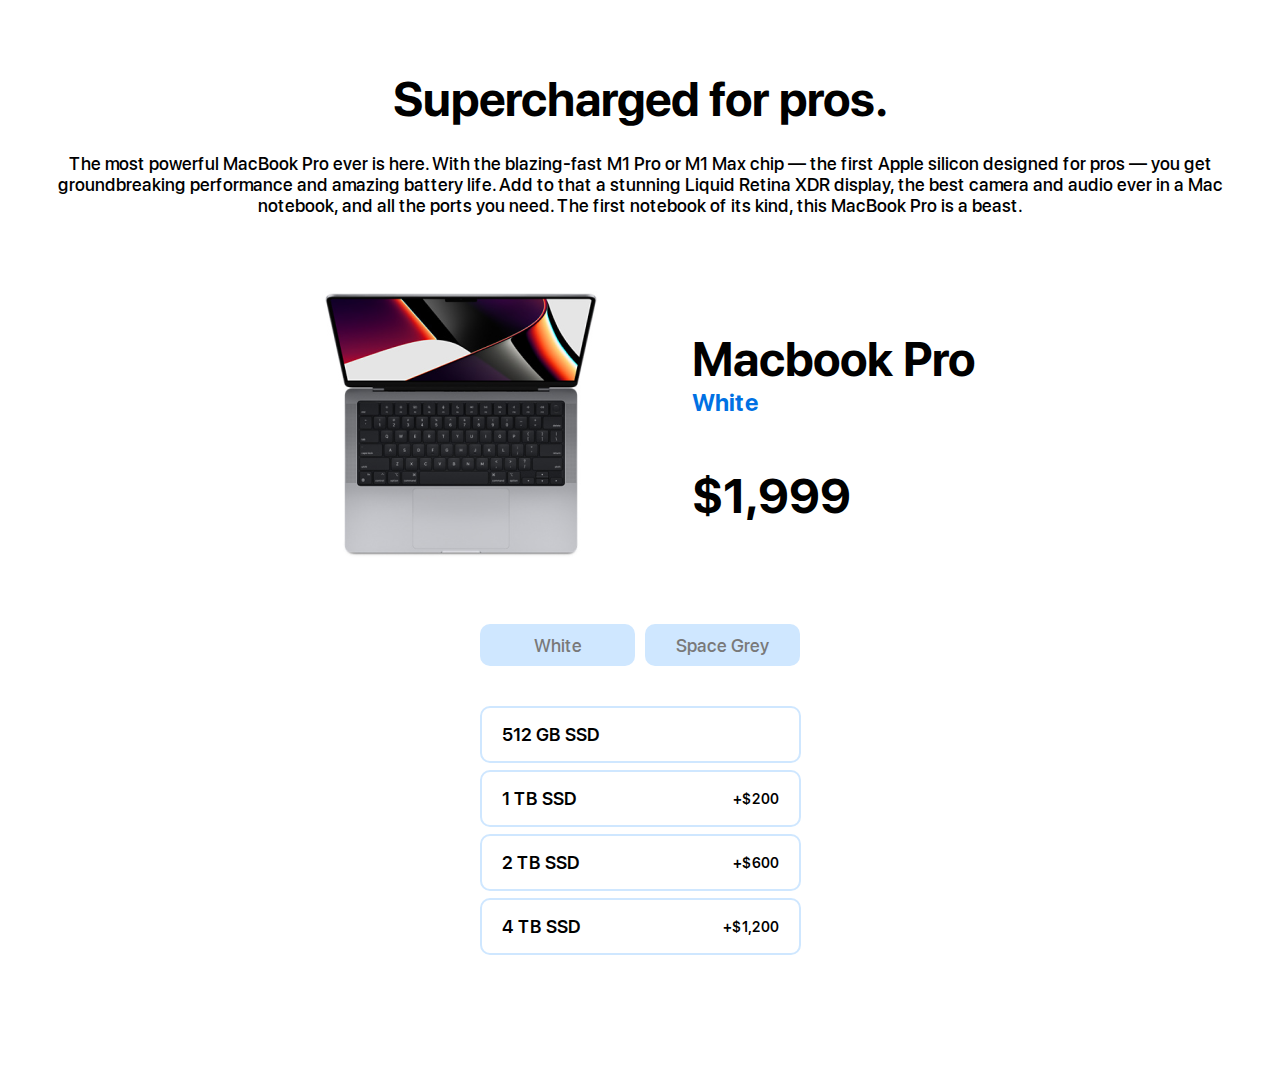
==== indexMac.html @ 49d61860 "mac_book" ====
<!DOCTYPE html>
<html lang="en">

<head>
    <meta charset="UTF-8">
    <meta name="viewport" content="width=device-width, initial-scale=1.0">
    <title>Document</title>
    <link rel="stylesheet" href="css/index.css">
    <link rel="stylesheet" href="SF Pro Display/stylesheet.css">
</head>

<body>

    <section class="macbook_section">
        <div class="container">
            <div class="macbook_box">
                <h2 class="macbook_title">Supercharged for pros.</h2>
                <p class="macbook_paragraph">The most powerful MacBook Pro ever is here. With the blazing-fast M1 Pro or
                    M1 Max chip — the first
                    Apple silicon designed for pros — you get groundbreaking performance and amazing battery life. Add
                    to that a stunning Liquid Retina XDR display, the best camera and audio ever in a Mac notebook, and
                    all the ports you need. The first notebook of its kind, this MacBook Pro is a beast.</p>
            </div>

            <div class="mackbook_statistic">
                <div class="macbook_img">
                    <img src="img/mbp14-spacegray-select-202110.png" alt="">
                </div>
                <div class="macbook_img">
                    <img src="img/mbp14-silver-select-202110.png" alt="">
                </div>
                <div class="macbook_info">
                    <h2 class="macbook_title">Macbook Pro</h2>
                    <span class="macbook_colors">White</span>
                    <div class="macbook_price">$1,999</div>
                </div>
            </div>

        </div>

    </section>

    <div class="macbook_color_btn">
        <button class="white_col">White</button>
        <button class="gray_col">Space Grey</button>
    </div>

    <section class="macbook_ssection_second">
        <div class="container">
            <div class="macbook_price_choosing">
                <div class="macbook_price_click">
                    <button class="macbook_memory">
                        <h3>512 GB SSD</h3>
                        <span class="prices"></span>
                    </button>
                </div>
                <div class="macbook_price_click">
                    <button class="macbook_memory">
                        <h3>1 TB SSD</h3>
                        <span class="prices">+$200</span>
                    </button>
                </div>
                <div class="macbook_price_click">
                    <button class="macbook_memory">
                        <h3>2 TB SSD</h3>
                        <span class="prices">+$600</span>
                    </button>
                </div>
                <div class="macbook_price_click">
                    <button class="macbook_memory">
                        <h3>4 TB SSD</h3>
                        <span class="prices">+$1,200</span>
                    </button>
                </div>
            </div>
        </div>
    </section>


    <script src="index.js"></script>

</body>

</html>
---- css/index.css ----
* {
    margin: 0;
    padding: 0;
    box-sizing: border-box;
    font-family: 'SF Pro Display';
}

.container {
    max-width: 1200px;
    margin: 0 auto;
}

.logo img {
    width: 20px;
    height: 20px;
}

.search,
.shopping svg {
    display: flex;
    margin-left: 10px;
    gap: 20px;
    width: 45px;
    cursor: pointer;
}


.header_box {
    display: flex;
    justify-content: center;
    align-items: center;
}

.nav {
    font-size: 12px;
}

.nav__link {

    display: inline-block;
    vertical-align: top;
    color: rgb(92, 89, 89);
    margin: 0 20px;
    text-decoration: none;
    transition: color .2s linear;
    position: relative;
    font-weight: 400;
    line-height: 20px;

    &:hover {
        color: rgb(42, 41, 41);
    }
}

.credit_conditions {
    padding-top: 20px;
    background-color: #f5f5f7;
    width: 975px;
    margin: 0 auto;
}

.creditation_title {
    text-align: center;
    padding-top: 20px;
    padding-bottom: 25px;
    font-size: 14px;
    font-weight: 400;

}

.credit_conditions_box {
    display: flex;
    justify-content: center;
    align-items: center;
    border-radius: 4px;
    padding: 14px 0;
    gap: 25px;
}


.deals {
    display: flex;

}

.deals img {
    height: 24px;
}

.deals p {
    max-width: 145px;
    margin-left: 12px;
    line-height: 1.33337;
    font-weight: 400;
    font-size: 14px;
}

.deals__link {
    display: inline-block;
    vertical-align: top;
    text-decoration: none;
    position: relative;
    color: #06c;
    cursor: pointer;
}

.deals__link::after {
    content: "";
    display: block;
    width: 100%;
    display: none;
    height: 1px;
    background-color: #06c;
    position: absolute;
    top: 100%;
    left: 0;
    z-index: 1;
    transition: .3s;
}

.deals__link:hover::after {
    display: block;
    background-color: #06c;
}


.iphone_ad h1 {
    font-size: 48px;
    line-height: 1.08349;
    font-weight: 600;
    padding-bottom: 20px;
}

.price_ad {
    line-height: 1.42859;
    font-weight: 400;
    color: #1d1d1f;
}

.purchase_box {
    display: flex;
    flex-direction: column;
    align-items: flex-end;
}

.purchase {
    display: flex;
    text-decoration: none;
    position: relative;
    color: #06c;
    cursor: pointer;
    background-color: #f5f5f7;
    border-radius: 18px;
    padding: 12px 16px;
    margin: 6px 0;
}

.purchase__link {
    text-decoration: none;
    color: black;
}


.iphone_ad_box {
    display: flex;
    justify-content: space-between;
    margin-bottom: 50px;
}

.section {
    padding: 52px 0 22px;
}


.tabcontent img {
    width: 65%;
    height: 65%;
    border-radius: 12px;
}


.hide {
    display: none;
}

.fade {
    animation-name: fade;
    animation-duration: 1.5s;
}

.colors-iphone-buttons-click {
    display: flex;
    gap: 10px;
    margin-bottom: 30px;

}

.colors-iphone-buttons-click button {
    border: none;
    cursor: pointer;
    transition: .3s;
}


.colors-iphone-buttons-click button,
.Natural,
.Blue,
.white,
.Black:hover {
    &:hover {
        outline-style: solid;
        box-shadow: 0 0 0 4px rgb(228, 228, 228);
        scale: 1.1;
    }
}

.Natural {
    color: transparent;
    width: 28px;
    height: 28px;
    border-radius: 50%;
    background-color: #a39683;



}

.Blue {
    color: transparent;
    width: 28px;
    height: 28px;
    border-radius: 50%;
    background-color: #043458;


}

.White {
    color: transparent;
    width: 28px;
    height: 28px;
    border-radius: 50%;
    background-color: rgb(200, 199, 199);
}

.Black {
    color: transparent;
    width: 28px;
    height: 28px;
    border-radius: 50%;
    background-color: #201D24;

}


.tabcontent:not(:first-child) {
    display: none;
}

.macbook_img img {
    transition: .3s;
}

.macbook_title {
    color: #000;
    text-align: center;
    font-size: 48px;
    font-weight: 700;
}

.macbook_paragraph {
    color: #000;
    text-align: center;
    font-size: 18px;
    font-style: normal;
    font-weight: 500;
    line-height: normal;
    margin-top: 25px;
}


.mackbook_statistic {
    display: flex;
    justify-content: center;
    gap: 75px;
}

.macbook_colors {
    color: #0071E3;

    font-size: 24px;
    font-weight: 700;
}

.macbook_price {
    color: #000;
    font-size: 48px;
    font-weight: 700;
    margin-top: 50px;

}

.macbook_info {
    display: flex;
    flex-direction: column;
    justify-content: center;
}

.macbook_section {
    padding-top: 70px;
}

.mackbook_statistic {
    padding: 64px 0 50px 0;

}

.macbook_color_btn {
    display: flex;
    justify-content: center;
    gap: 10px;
}

.macbook_color_btn button {
    width: 155px;
    height: 42px;
    border: none;
    border-radius: 10px;
    transition: .3s;
    cursor: pointer;
}


.white_col {
    background: #CFE7FF;
    color: #797979;

    text-align: center;
    font-size: 18px;
    font-style: normal;
    font-weight: 500;
    line-height: normal;

    &:hover {
        outline-style: solid;
        box-shadow: 0 0 0 4px rgb(228, 228, 228);
        scale: 1.1;
    }
}

.gray_col {
    background: #CFE7FF;
    color: #797979;

    text-align: center;
    font-size: 18px;
    font-style: normal;
    font-weight: 500;
    line-height: normal;

    &:hover {
        outline-style: solid;
        box-shadow: 0 0 0 4px rgb(228, 228, 228);
        scale: 1.1;
    }
}


.active {
    background-color: #0071E3;
    color: white;
}


.macbook_ssection_second {
    padding: 40px 0 134px 0;
}

.macbook_price_choosing {
    display: flex;
    flex-direction: column;
    align-items: center;
    gap: 7px;
}

.macbook_price_choosing button {
    background: transparent;
    cursor: pointer;
}

.macbook_memory {
    width: 321px;
    height: 57px;
    border-radius: 10px;
    border: 2px solid #CFE7FF;
    display: flex;
    align-items: center;
    justify-content: space-between;
    padding: 0 20px;

    &:hover {
        border: 2px solid #007FFF;
    }
}


.macbook_memory h3 {
    color: #000;
    font-size: 18px;
    font-weight: 600;


}

.prices {
    color: #000;

    text-align: right;
    font-size: 14px;
    font-weight: 600;
}
---- SF Pro Display/stylesheet.css ----
@font-face {
    font-family: 'SF Pro Display';
    src: url('SFProDisplay-Medium.eot');
    src: local('SF Pro Display Medium'), local('SFProDisplay-Medium'),
        url('SFProDisplay-Medium.eot?#iefix') format('embedded-opentype'),
        url('SFProDisplay-Medium.woff2') format('woff2'),
        url('SFProDisplay-Medium.woff') format('woff'),
        url('SFProDisplay-Medium.ttf') format('truetype');
    font-weight: 500;
    font-style: normal;
}

@font-face {
    font-family: 'SF Pro Display';
    src: url('SFProDisplay-Heavy.eot');
    src: local('SF Pro Display Heavy'), local('SFProDisplay-Heavy'),
        url('SFProDisplay-Heavy.eot?#iefix') format('embedded-opentype'),
        url('SFProDisplay-Heavy.woff2') format('woff2'),
        url('SFProDisplay-Heavy.woff') format('woff'),
        url('SFProDisplay-Heavy.ttf') format('truetype');
    font-weight: 900;
    font-style: normal;
}

@font-face {
    font-family: 'SF Pro Display';
    src: url('SFProDisplay-UltralightItalic.eot');
    src: local('SF Pro Display UltralightItalic'), local('SFProDisplay-UltralightItalic'),
        url('SFProDisplay-UltralightItalic.eot?#iefix') format('embedded-opentype'),
        url('SFProDisplay-UltralightItalic.woff2') format('woff2'),
        url('SFProDisplay-UltralightItalic.woff') format('woff'),
        url('SFProDisplay-UltralightItalic.ttf') format('truetype');
    font-weight: 200;
    font-style: italic;
}

@font-face {
    font-family: 'SF Pro Display';
    src: url('SFProDisplay-RegularItalic.eot');
    src: local('SF Pro Display Regular Italic'), local('SFProDisplay-RegularItalic'),
        url('SFProDisplay-RegularItalic.eot?#iefix') format('embedded-opentype'),
        url('SFProDisplay-RegularItalic.woff2') format('woff2'),
        url('SFProDisplay-RegularItalic.woff') format('woff'),
        url('SFProDisplay-RegularItalic.ttf') format('truetype');
    font-weight: normal;
    font-style: italic;
}

@font-face {
    font-family: 'SF Pro Display';
    src: url('SFProDisplay-Thin.eot');
    src: local('SF Pro Display Thin'), local('SFProDisplay-Thin'),
        url('SFProDisplay-Thin.eot?#iefix') format('embedded-opentype'),
        url('SFProDisplay-Thin.woff2') format('woff2'),
        url('SFProDisplay-Thin.woff') format('woff'),
        url('SFProDisplay-Thin.ttf') format('truetype');
    font-weight: 100;
    font-style: normal;
}

@font-face {
    font-family: 'SF Pro Display';
    src: url('SFProDisplay-Light.eot');
    src: local('SF Pro Display Light'), local('SFProDisplay-Light'),
        url('SFProDisplay-Light.eot?#iefix') format('embedded-opentype'),
        url('SFProDisplay-Light.woff2') format('woff2'),
        url('SFProDisplay-Light.woff') format('woff'),
        url('SFProDisplay-Light.ttf') format('truetype');
    font-weight: 200;
    font-style: normal;
}

@font-face {
    font-family: 'SF Pro Display';
    src: url('SFProDisplay-BlackItalic.eot');
    src: local('SF Pro Display Black Italic'), local('SFProDisplay-BlackItalic'),
        url('SFProDisplay-BlackItalic.eot?#iefix') format('embedded-opentype'),
        url('SFProDisplay-BlackItalic.woff2') format('woff2'),
        url('SFProDisplay-BlackItalic.woff') format('woff'),
        url('SFProDisplay-BlackItalic.ttf') format('truetype');
    font-weight: 900;
    font-style: italic;
}

@font-face {
    font-family: 'SF Pro Display';
    src: url('SFProDisplay-Bold.eot');
    src: local('SF Pro Display Bold'), local('SFProDisplay-Bold'),
        url('SFProDisplay-Bold.eot?#iefix') format('embedded-opentype'),
        url('SFProDisplay-Bold.woff2') format('woff2'),
        url('SFProDisplay-Bold.woff') format('woff'),
        url('SFProDisplay-Bold.ttf') format('truetype');
    font-weight: bold;
    font-style: normal;
}

@font-face {
    font-family: 'SF Pro Display';
    src: url('SFProDisplay-Black.eot');
    src: local('SF Pro Display Black'), local('SFProDisplay-Black'),
        url('SFProDisplay-Black.eot?#iefix') format('embedded-opentype'),
        url('SFProDisplay-Black.woff2') format('woff2'),
        url('SFProDisplay-Black.woff') format('woff'),
        url('SFProDisplay-Black.ttf') format('truetype');
    font-weight: 900;
    font-style: normal;
}

@font-face {
    font-family: 'SF Pro Display';
    src: url('SFProDisplay-SemiboldItalic.eot');
    src: local('SF Pro Display SemiboldItalic'), local('SFProDisplay-SemiboldItalic'),
        url('SFProDisplay-SemiboldItalic.eot?#iefix') format('embedded-opentype'),
        url('SFProDisplay-SemiboldItalic.woff2') format('woff2'),
        url('SFProDisplay-SemiboldItalic.woff') format('woff'),
        url('SFProDisplay-SemiboldItalic.ttf') format('truetype');
    font-weight: 600;
    font-style: italic;
}

@font-face {
    font-family: 'SF Pro Display';
    src: url('SFProDisplay-Ultralight.eot');
    src: local('SF Pro Display Ultralight'), local('SFProDisplay-Ultralight'),
        url('SFProDisplay-Ultralight.eot?#iefix') format('embedded-opentype'),
        url('SFProDisplay-Ultralight.woff2') format('woff2'),
        url('SFProDisplay-Ultralight.woff') format('woff'),
        url('SFProDisplay-Ultralight.ttf') format('truetype');
    font-weight: 200;
    font-style: normal;
}

@font-face {
    font-family: 'SF Pro Display';
    src: url('SFProDisplay-LightItalic.eot');
    src: local('SF Pro Display LightItalic'), local('SFProDisplay-LightItalic'),
        url('SFProDisplay-LightItalic.eot?#iefix') format('embedded-opentype'),
        url('SFProDisplay-LightItalic.woff2') format('woff2'),
        url('SFProDisplay-LightItalic.woff') format('woff'),
        url('SFProDisplay-LightItalic.ttf') format('truetype');
    font-weight: 200;
    font-style: italic;
}

@font-face {
    font-family: 'SF Pro Display';
    src: url('SFProDisplay-ThinItalic.eot');
    src: local('SF Pro Display ThinItalic'), local('SFProDisplay-ThinItalic'),
        url('SFProDisplay-ThinItalic.eot?#iefix') format('embedded-opentype'),
        url('SFProDisplay-ThinItalic.woff2') format('woff2'),
        url('SFProDisplay-ThinItalic.woff') format('woff'),
        url('SFProDisplay-ThinItalic.ttf') format('truetype');
    font-weight: 100;
    font-style: italic;
}

@font-face {
    font-family: 'SF Pro Display';
    src: url('SFProDisplay-MediumItalic.eot');
    src: local('SF Pro Display MediumItalic'), local('SFProDisplay-MediumItalic'),
        url('SFProDisplay-MediumItalic.eot?#iefix') format('embedded-opentype'),
        url('SFProDisplay-MediumItalic.woff2') format('woff2'),
        url('SFProDisplay-MediumItalic.woff') format('woff'),
        url('SFProDisplay-MediumItalic.ttf') format('truetype');
    font-weight: 500;
    font-style: italic;
}

@font-face {
    font-family: 'SF Pro Display';
    src: url('SFProDisplay-Semibold.eot');
    src: local('SF Pro Display Semibold'), local('SFProDisplay-Semibold'),
        url('SFProDisplay-Semibold.eot?#iefix') format('embedded-opentype'),
        url('SFProDisplay-Semibold.woff2') format('woff2'),
        url('SFProDisplay-Semibold.woff') format('woff'),
        url('SFProDisplay-Semibold.ttf') format('truetype');
    font-weight: 600;
    font-style: normal;
}

@font-face {
    font-family: 'SF Pro Display';
    src: url('SFProDisplay-HeavyItalic.eot');
    src: local('SF Pro Display HeavyItalic'), local('SFProDisplay-HeavyItalic'),
        url('SFProDisplay-HeavyItalic.eot?#iefix') format('embedded-opentype'),
        url('SFProDisplay-HeavyItalic.woff2') format('woff2'),
        url('SFProDisplay-HeavyItalic.woff') format('woff'),
        url('SFProDisplay-HeavyItalic.ttf') format('truetype');
    font-weight: 900;
    font-style: italic;
}

@font-face {
    font-family: 'SF Pro Display';
    src: url('SFProDisplay-Regular.eot');
    src: local('SF Pro Display Regular'), local('SFProDisplay-Regular'),
        url('SFProDisplay-Regular.eot?#iefix') format('embedded-opentype'),
        url('SFProDisplay-Regular.woff2') format('woff2'),
        url('SFProDisplay-Regular.woff') format('woff'),
        url('SFProDisplay-Regular.ttf') format('truetype');
    font-weight: normal;
    font-style: normal;
}

@font-face {
    font-family: 'SF Pro Display';
    src: url('SFProDisplay-BoldItalic.eot');
    src: local('SF Pro Display BoldItalic'), local('SFProDisplay-BoldItalic'),
        url('SFProDisplay-BoldItalic.eot?#iefix') format('embedded-opentype'),
        url('SFProDisplay-BoldItalic.woff2') format('woff2'),
        url('SFProDisplay-BoldItalic.woff') format('woff'),
        url('SFProDisplay-BoldItalic.ttf') format('truetype');
    font-weight: bold;
    font-style: italic;
}
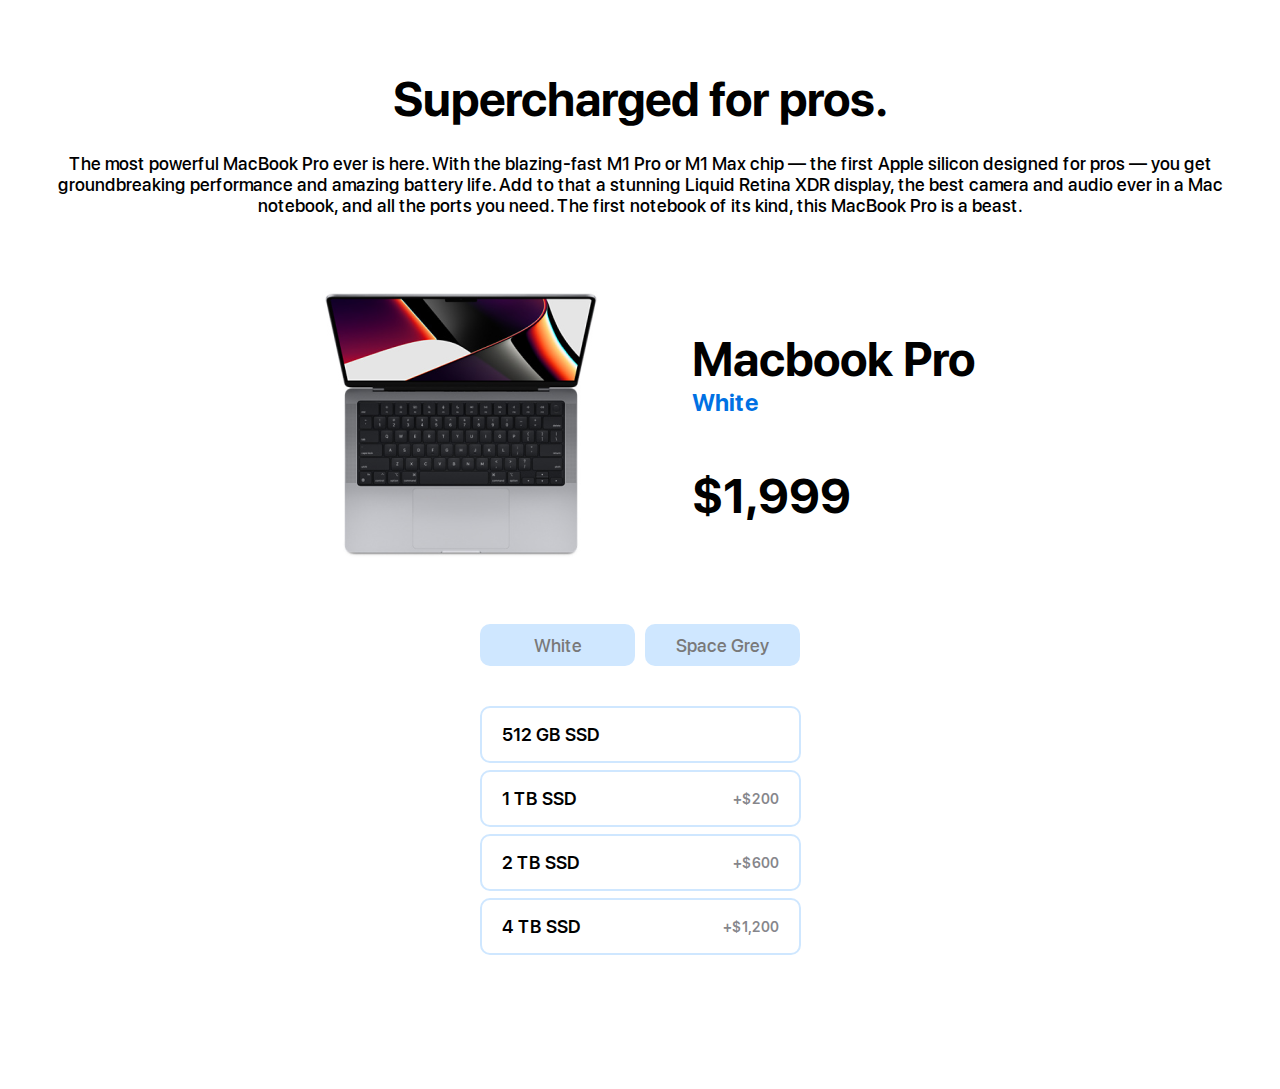
==== commit a9affae5: "html_css" ====
--- a/indexMac.html
+++ b/indexMac.html
@@ -47,6 +47,7 @@
 
     <section class="macbook_ssection_second">
         <div class="container">
+        
             <div class="macbook_price_choosing">
                 <div class="macbook_price_click">
                     <button class="macbook_memory">
--- a/css/index.css
+++ b/css/index.css
@@ -171,22 +171,32 @@
     padding: 52px 0 22px;
 }
 
+sup {
+    font-size: 10px;
+    font-weight: 600;
+}
+
+.tabcontainer {
+    transition: .3s ease;
+}
+
+.Iphone__catalog {
+    display: flex;
+    justify-content: space-between;
+    gap: 70px;
+}
 
 .tabcontent img {
-    width: 65%;
-    height: 65%;
-    border-radius: 12px;
-}
-
-
-.hide {
-    display: none;
-}
-
-.fade {
-    animation-name: fade;
-    animation-duration: 1.5s;
-}
+
+    width: 100%;
+    height: 100%;
+    border-radius: 24px;
+}
+
+.tabcontent {
+    width: 730px;
+}
+
 
 .colors-iphone-buttons-click {
     display: flex;
@@ -200,6 +210,7 @@
     cursor: pointer;
     transition: .3s;
 }
+
 
 
 .colors-iphone-buttons-click button,
@@ -253,6 +264,7 @@
 }
 
 
+
 .tabcontent:not(:first-child) {
     display: none;
 }
@@ -418,4 +430,684 @@
     text-align: right;
     font-size: 14px;
     font-weight: 600;
+}
+
+.Iphone__catalog__box {
+    position: sticky;
+    top: 230px;
+    height: 300px;
+}
+
+.Iphone__catalog__box_right h3:first-child {
+    padding-top: 30px;
+}
+.Iphone__catalog__box_right h3 {
+    color: #86868b;
+    font-size: 28px;
+    font-weight: 600;
+    margin-bottom: 35px;
+}
+
+.Iphone__catalog__box_right .questionspan {
+    color: black;
+    font-size: 28px;
+    font-weight: 600;
+}
+
+.iphone_name {
+    display: flex;
+    flex-direction: column;
+}
+
+.from-selector-title {
+    font-weight: 560;
+    font-size: 21px;
+}
+
+.form-label-small {
+    color: #86868b;
+}
+
+.iphone-borders-configuration {
+    margin-bottom: 20px;
+    border-radius: 12px;
+    border-style: solid;
+    border-width: 1px;
+    cursor: pointer;
+    border-color: #86868b;
+    padding: 15px;
+    display: flex;
+    justify-content: space-between;
+    align-items: center;
+}
+
+
+.price-point-link,
+.prices {
+    text-decoration: none;
+    color: #86868b;
+}
+
+
+.decision-support {
+    border-radius: 12px;
+    background-color: #f5f5f7;
+    padding: 16px;
+    cursor: pointer;
+    margin-bottom: 50px;
+}
+
+.decisionsection {
+    max-width: 90%;
+}
+
+.decisionsection-header {
+    font-weight: 600;
+}
+
+
+
+.iphone-borders-configuration-video-storage {
+    border-radius: 12px;
+    border-width: 1px;
+    cursor: pointer;
+    background-color: #f5f5f7;
+    display: flex;
+}
+
+.from-selector-imagelikevideo {
+    position: relative;
+    width: 126px;
+    height: 120px;
+}
+
+.from-selector-imagelikevideo img {
+    position: relative;
+    width: 126px;
+    height: 120px;
+    object-fit: cover;
+    border-top-left-radius: 12px;
+    border-bottom-left-radius: 12px;
+}
+
+.from-selector-imagelikevideo .mplayer {
+    z-index: 500;
+    position: absolute;
+    width: 20px;
+    height: 20px;
+    object-fit: cover;
+    top: 40%;
+    right: 42%;
+}
+
+.from-title-clue-flex {
+    display: flex;
+    flex-wrap: wrap;
+    max-width: 53%;
+    padding: 16px;
+}
+
+.from-selector-title {
+    font-weight: 600;
+    font-size: 14px;
+}
+
+.from-selector-clue {
+    font-size: 14px;
+    font-weight: 400;
+}
+
+
+
+.modal {
+    background-color: #FFF;
+    color: #000;
+    max-width: 810px;
+    padding: 30px 0;
+    border-radius: 14px;
+    position: absolute;
+    top: 50%;
+    /* bottom: 35%; */
+    left: 50%;
+    transform: translate(-42%, -50%);
+    box-shadow: 0px 0px 10px #c4c4c4;
+    display: none;
+    opacity: 0;
+    transition: .5s ease;
+    scale: 1;
+    z-index: 9999;
+    /* overflow: hidden; */
+}
+
+.modal__background {
+
+    position: fixed;
+    top: 0;
+    left: 0;
+    bottom: 0;
+    right: 0;
+    height: 100vh;
+    background-color: rgba(0, 0, 0, 0.8);
+    backdrop-filter: blur(3px);
+    display: none;
+    opacity: 0;
+    transition: .5s ease;
+    scale: 1;
+overflow: auto;
+overflow: scroll;}
+
+.modal__close {
+    background: #e8e8ed;
+    border-radius: 50%;
+    display: flex;
+    align-items: center;
+    justify-content: center;
+    height: 36px;
+    width: 36px;
+}
+
+.modal .modal__close {
+    margin-left: 20px;
+}
+
+.modal__title h2 {
+    font-size: 40px;
+    line-height: 1.1;
+    font-weight: 600;
+    letter-spacing: 0;
+    text-align: center;
+    padding-bottom: 25px;
+
+}
+
+.modal__title {
+    margin: 0 100px;
+}
+
+.modal__text {
+    font-size: 19px;
+    text-align: center;
+    padding-bottom: 40px;
+}
+
+
+
+.iphone__specialist {
+    display: inline-block;
+    vertical-align: top;
+    text-decoration: none;
+    position: relative;
+    color: #06c;
+    cursor: pointer;
+
+}
+
+.iphone__specialist::after {
+    content: "";
+    display: block;
+    width: 100%;
+    display: none;
+    height: .5px;
+    background-color: #06c;
+    position: absolute;
+    top: 100%;
+    left: 0;
+    z-index: 1;
+
+    transition: .3s;
+}
+
+.iphone__specialist:hover {
+    color: #06c;
+}
+
+.iphone__specialist:active {
+    color: #06c;
+}
+
+.iphone__specialist:hover::after {
+    display: block;
+    background-color: #06c;
+
+
+
+}
+
+
+.atandt {
+    background-image: url("https://store.storeimages.cdn-apple.com/4982/as-images.apple.com/is/att-special-deals?wid=306&hei=132&fmt=png-alpha&.v=1658193314910");
+    background-repeat: no-repeat;
+    background-size: contain;
+    height: 40px;
+    width: 92px;
+    border-radius: 40px;
+}
+
+.tabnav__images a {
+    color: transparent;
+
+
+}
+
+.tmobile {
+    background-image: url("https://store.storeimages.cdn-apple.com/4982/as-images.apple.com/is/tmobile-special-deals?wid=345&hei=132&fmt=png-alpha&.v=1658193315039");
+
+    background-repeat: no-repeat;
+    background-size: contain;
+    height: 40px;
+    width: 92px;
+    border-radius: 40px;
+}
+
+
+.verizone {
+    background-image: url("https://store.storeimages.cdn-apple.com/4982/as-images.apple.com/is/verizon-special-deals?wid=336&hei=132&fmt=png-alpha&.v=1658193314689");
+    background-repeat: no-repeat;
+    background-size: contain;
+    height: 40px;
+    width: 92px;
+    border-radius: 40px;
+}
+
+.tabnav__images {
+    display: flex;
+    justify-content: center;
+    gap: 25px;
+    padding-bottom: 40px;
+}
+
+.tabnav {
+    display: flex;
+    justify-content: center;
+    align-items: center;
+    flex-direction: column;
+}
+
+
+.iphone-borders-configuration-tabnav {
+    border-radius: 12px;
+    border-style: solid;
+    border-width: 1px;
+    border-color: #86868b;
+    background-color: transparent;
+    height: 50px;
+    width: 450px;
+    padding: 24px 14px 3px 14px;
+    display: flex;
+    flex-direction: column;
+    align-items: center;
+    justify-content: center;
+    margin-bottom: 50px;
+    overflow: hidden;
+}
+
+
+
+
+.select__absolute {
+    position: relative;
+}
+
+.select__absolute p {
+    color: #6e6e73;
+    top: 8px;
+    left: 19px;
+    font-size: 12px;
+    position: absolute;
+}
+
+
+.field {
+    border: none;
+    padding: 0px 80px 0px 80px;
+    background-color: #f5f5f7;
+    transition: .3s ease;
+
+}
+
+
+.field-header {
+    display: flex;
+    justify-content: space-between;
+    padding: 50px 0;
+    cursor: pointer;
+    transition: .3s ease;
+    border-bottom: 1px solid #c7c7c8;
+
+}
+
+.field-content {
+    max-height: 0;
+    overflow: hidden;
+    transition: .3s ease;
+}
+
+.field-content.open {
+    max-height: 1000px;
+    transition: .3s ease;
+
+}
+
+.field-header h2 {
+    padding: 0 10px 5px 0;
+    font-size: 24px;
+    line-height: 1.16667;
+    font-weight: 600;
+    letter-spacing: .009em;
+}
+
+.rc-carrierpromotion-plan {
+    display: flex;
+    justify-content: space-between;
+    /* gap: 131px; */
+    padding-top: 20px;
+    border-bottom: 1px solid #c7c7c8;
+}
+
+.rc-carrierpromotion-plan h3 {
+    font-size: 17px;
+    line-height: 1.23536;
+    font-weight: 400;
+    letter-spacing: -.022em;
+    width: 100px;
+}
+
+.rc-carrierpromotion-plan-selector-tite {
+    display: flex;
+    flex-direction: column;
+    width: 484px;
+}
+
+.rc-carrierpromotion-plan-selector-tite .from-selector-title {
+    padding-bottom: 25px;
+}
+
+
+.rc-carrierpromotion-plan-selector-tite p:nth-child(2) {
+    padding-bottom: 0;
+}
+
+.rc-carrierpromotion-plan-selector-tite p:nth-child(4) {
+    padding-bottom: 0;
+    margin-bottom: 5px;
+}
+
+.rc-carrierpromotion-plan-selector-tite p:nth-child(1) {
+    padding-bottom: 0;
+    margin-bottom: 5px;
+}
+
+.rc-carrierpromotion-plan-selector-tite .form-label-small {
+    margin: 5px 0 20px 0;
+}
+
+
+.from-unselector-title {
+    font-size: 14px;
+    line-height: 1.33337;
+    font-weight: 600;
+    letter-spacing: -.01em;
+}
+
+
+
+
+
+
+.field-two {
+    border: none;
+    padding: 0px 80px 0px 80px;
+    background-color: #f5f5f7;
+    transition: .3s ease;
+
+}
+
+.field-header-two {
+    display: flex;
+    justify-content: space-between;
+    padding: 50px 0;
+    cursor: pointer;
+    transition: .3s ease;
+    border-bottom: 1px solid #c7c7c8;
+
+}
+
+.field-content-two {
+    max-height: 0;
+    overflow: hidden;
+    transition: .3s ease;
+}
+
+.field-content-two.open {
+    max-height: 1000px;
+    transition: .3s ease;
+
+}
+
+.field-header-two h2 {
+    padding: 0 10px 5px 0;
+    font-size: 24px;
+    line-height: 1.16667;
+    font-weight: 600;
+    letter-spacing: .009em;
+}
+
+
+.rc-carrierpromotion-plan-two {
+    display: flex;
+    gap: 85px;
+    padding-top: 20px;
+
+
+    border-bottom: 1px solid #c7c7c8;
+
+
+}
+
+
+
+.rc-carrierpromotion-plan-two h3 {
+    font-size: 17px;
+    line-height: 1.23536;
+    width: 100px;
+    font-weight: 400;
+    letter-spacing: -.022em;
+
+}
+
+.rc-carrierpromotion-plan-selector-tite .form-label-small-small {
+    margin: 0px 0 15px 0;
+
+    color: #86868b;
+
+
+}
+
+
+
+
+
+
+
+
+
+
+
+
+
+
+
+
+.field-two {
+    border: none;
+    padding: 0px 80px 0px 80px;
+    background-color: #f5f5f7;
+    transition: .3s ease;
+
+}
+
+.field-header-two {
+    padding: 50px 0;
+    cursor: pointer;
+    transition: .3s ease;
+    border-bottom: 1px solid #c7c7c8;
+
+}
+
+.field-content-two {
+    max-height: 0;
+    overflow: hidden;
+    transition: .3s ease;
+}
+
+.field-content-two.open {
+    max-height: 1000px;
+    transition: .3s ease;
+
+}
+
+.field-header-two h2 {
+    padding: 0 10px 5px 0;
+    font-size: 24px;
+    line-height: 1.16667;
+    font-weight: 600;
+    letter-spacing: .009em;
+}
+
+.rc-carrierpromotion-plan-two {
+    display: flex;
+    justify-content: space-between;
+    /* gap: 131px; */
+    padding-top: 20px;
+    border-bottom: 1px solid #c7c7c8;
+}
+
+.rc-carrierpromotion-plan-two h3 {
+    font-size: 17px;
+    line-height: 1.23536;
+    font-weight: 400;
+    letter-spacing: -.022em;
+    width: 100px;
+}
+
+.rc-carrierpromotion-plan-selector-tite-two {
+    display: flex;
+    flex-direction: column;
+    width: 570px;
+}
+
+.rc-carrierpromotion-plan-selector-tite-two .from-selector-title {
+    padding-bottom: 25px;
+}
+
+
+.rc-carrierpromotion-plan-selector-tite-two p:nth-child(2) {
+    padding-bottom: 0;
+}
+
+.rc-carrierpromotion-plan-selector-tite-two p:nth-child(4) {
+    padding-bottom: 0;
+    margin-bottom: 5px;
+}
+
+.rc-carrierpromotion-plan-selector-tite-two p:nth-child(1) {
+    padding-bottom: 0;
+    margin-bottom: 5px;
+}
+
+.rc-carrierpromotion-plan-selector-tite-two .form-label-small {
+    margin: 5px 0 20px 0;
+}
+
+
+.from-unselector-title-two {
+    font-size: 14px;
+    line-height: 1.33337;
+    font-weight: 600;
+    letter-spacing: -.01em;
+}
+
+
+
+
+
+.field-tree {
+    border: none;
+    background-color: #f5f5f7;
+    transition: .3s ease;
+    padding: 29px 80px 57px;
+}
+
+
+.field-tree p {
+    font-size: 12px;
+    line-height: 1.33337;
+    font-weight: 400;
+    letter-spacing: -.01em;
+}
+
+.span__tabnav__changing {
+    padding: 0 0 30px 0;
+}
+
+
+.specialist__link {
+    display: inline-block;
+    vertical-align: top;
+    text-decoration: none;
+    position: relative;
+    color: #06c;
+    cursor: pointer;
+
+}
+
+.specialist__link::after {
+    content: "";
+    display: block;
+    width: 100%;
+    display: none;
+    height: 1px;
+    background-color: #06c;
+    position: absolute;
+    top: 100%;
+    left: 0;
+    z-index: 1;
+
+    transition: .3s;
+}
+
+.specialist__link:hover {
+    color: #06c;
+}
+
+.specialist__link:active {
+    color: #06c;
+}
+
+.specialist__link:hover::after {
+    display: block;
+    background-color: #06c;
+
+
+
+}
+
+.modal__question__box {
+    padding-top: 30px;
+    display: flex;
+    justify-content: center;
+    align-items: center;
+    flex-direction: column;
+}
+
+
+.specialist__image {
+    background-image: url("https://store.storeimages.cdn-apple.com/4982/as-images.apple.com/is/step1-chat-specialist_AV4?wid=108&hei=108&fmt=png-alpha&.v=1655399908783");
+    background-color: rgb(0, 94, 255);
+    background-repeat: no-repeat;
+    background-size: contain;
+    height: 40px;
+    object-fit: cover;
+    width: 40px;
+    border-radius: 50%;
 }